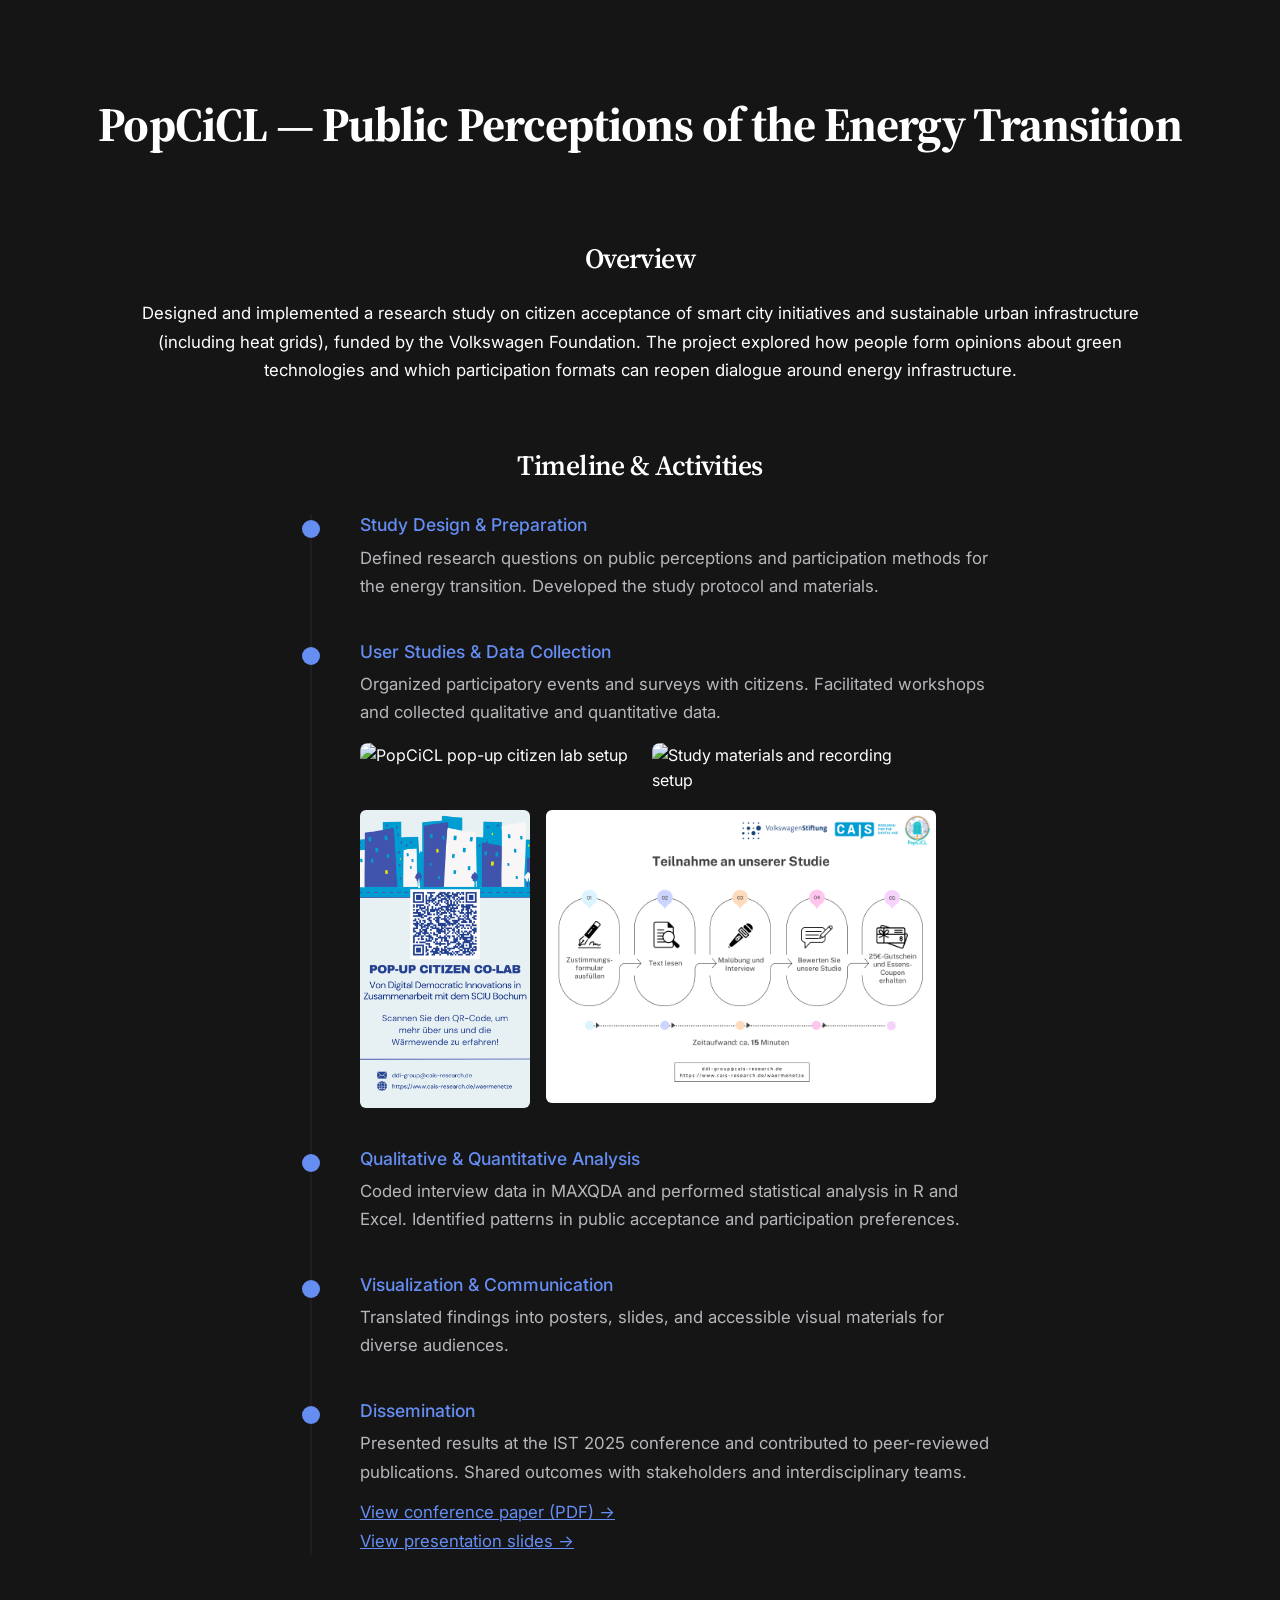
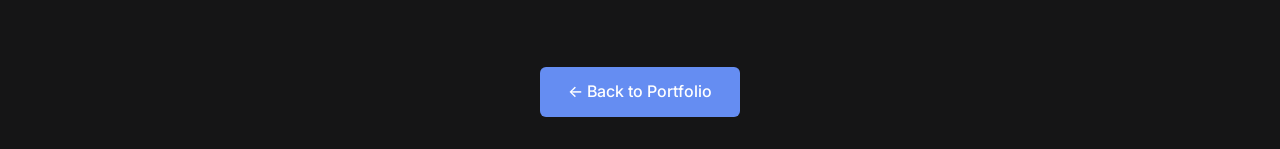
==== cais-project.html @ ed5b72a7 "updating" ====
<!DOCTYPE html>
<html lang="en">
<head>
    <meta charset="UTF-8">
    <meta name="viewport" content="width=device-width, initial-scale=1.0">
    <title>PopCiCL — Public Perceptions of the Energy Transition | Karen Hoffmann</title>
    <link rel="stylesheet" href="https://maxst.icons8.com/vue-static/landings/line-awesome/line-awesome/1.3.0/css/line-awesome.min.css">
    <link href="https://cdn.jsdelivr.net/npm/bootstrap@5.2.0-beta1/dist/css/bootstrap.min.css" rel="stylesheet">
    <link rel="stylesheet" href="assets/css/main.css">
    <style>
        body { background: #151516; color: #fff; }
        .project-hero { padding: 6rem 0 3rem; text-align: center; }
        .project-hero h1 { font-size: clamp(2rem, 5vw, 3rem); margin-bottom: 0.5rem; }
        .project-hero .meta { color: #B6B7BA; margin-bottom: 2rem; }
        .section { padding: 2rem 0; max-width: 800px; margin: 0 auto; }
        .section h2 { text-align: center; margin-bottom: 1.5rem; }
        .timeline { position: relative; max-width: 700px; margin: 2rem auto 3rem; }
        .timeline::before { content: ""; position: absolute; left: 20px; top: 0; bottom: 0; width: 2px; background: #1E1E20; z-index: 0; }
        .timeline-item { position: relative; padding-left: 70px; margin-bottom: 2.5rem; z-index: 1; }
        .timeline-item::before { content: ""; position: absolute; left: 12px; top: 6px; width: 18px; height: 18px; background: #658DF2; border-radius: 50%; }
        .timeline-item h3 { margin-bottom: 0.5rem; color: #658DF2; }
        .timeline-item p { color: #B6B7BA; max-width: none; margin-bottom: 0; }
        .gallery { display: flex; flex-wrap: wrap; justify-content: center; gap: 1.5rem; margin: 2rem 0; }
        .gallery img { width: 280px; height: 200px; object-fit: cover; border-radius: 8px; }
        .section.text-center { text-align: center; }
        .section.text-center p { margin-left: auto; margin-right: auto; }
        .section.overview {
            max-width: 1500px !important;
            width: 100%;
            }
    </style>
</head>
<body>
    <div class="container">
        <div class="project-hero">
            <h1>PopCiCL — Public Perceptions of the Energy Transition</h1>
        </div>

        <div class="section text-center overview">
            <h2>Overview</h2>
            <p style="max-width: 1000px; margin: 0 auto;">
    Designed and implemented a research study on citizen acceptance of smart city initiatives and sustainable urban infrastructure (including heat grids), funded by the Volkswagen Foundation. The project explored how people form opinions about green technologies and which participation formats can reopen dialogue around energy infrastructure.
</p>
   </div>

        <div class="section text-center">
            <h2>Timeline & Activities</h2>
            <div class="timeline" style="text-align: left;">
                <div class="timeline-item">
                    <h3>Study Design & Preparation</h3>
                    <p>Defined research questions on public perceptions and participation methods for the energy transition. Developed the study protocol and materials.</p>
                </div>
                <div class="timeline-item">
                    <h3>User Studies & Data Collection</h3>
                    <p>Organized participatory events and surveys with citizens. Facilitated workshops and collected qualitative and quantitative data.</p>
                    <div style="display:flex; gap:12px; flex-wrap:nowrap; margin-top:1rem;">
                        <img src="assets/images/works/cais-van.jpg" alt="PopCiCL pop-up citizen lab setup" style="width:280px; height:auto; border-radius:8px; flex-shrink:0;">
                        <img src="assets/images/works/table.jpg" alt="Study materials and recording setup" style="width:280px; height:auto; border-radius:8px; flex-shrink:0;">
                    </div>
                    <div style="display:flex; gap:1rem; flex-wrap:wrap; justify-content:flex-start; margin-top:1rem; align-items:flex-start;">
                        <img src="assets/images/works/card.png" alt="PopCiCL info card" style="width:170px; height:auto; border-radius:6px;">
                        <img src="assets/images/works/workflow.png" alt="Study participation workflow" style="width:390px; height:auto; border-radius:6px;">
                    </div>
                </div>
                <div class="timeline-item">
                    <h3>Qualitative & Quantitative Analysis</h3>
                    <p>Coded interview data in MAXQDA and performed statistical analysis in R and Excel. Identified patterns in public acceptance and participation preferences.</p>
                </div>
                <div class="timeline-item">
                    <h3>Visualization & Communication</h3>
                    <p>Translated findings into posters, slides, and accessible visual materials for diverse audiences.</p>

                </div>
                <div class="timeline-item">
                    <h3>Dissemination</h3>
                    <p>Presented results at the IST 2025 conference and contributed to peer-reviewed publications. Shared outcomes with stakeholders and interdisciplinary teams.</p>
                    <p style="margin-top:0.75rem;">
                        <a href="https://drive.google.com/file/d/1XWVXzsA1Bxu6w6Y0zgLJfqfFvOuKeKpN/view?usp=share_link" target="_blank" style="color:#658DF2;">View conference paper (PDF) →</a><br>
                        <a href="https://docs.google.com/presentation/d/1YYmQL1NAjVzNtkTVc1jXXqvcZwOLng-o/edit?usp=share_link" target="_blank" style="color:#658DF2;">View presentation slides →</a>
                    </p>
                </div>
            </div>
        </div>
        <div class="section text-center">
            <a href="index.html#my_work" class="btn-custom-blue">← Back to Portfolio</a>
        </div>
    </div>
</body>
</html>
---- assets/css/main.css ----
@import url("https://fonts.googleapis.com/css2?family=Playfair+Display:ital,wght@0,400;0,700&family=Inter:wght@300;400;500;600;700&family=Source+Serif+4:opsz,wght@8..60,400;8..60,600;8..60,700&display=swap");

/* ==========================================================================
   Reset & Base
   ========================================================================== */
*,
*::before,
*::after {
  margin: 0;
  padding: 0;
  box-sizing: border-box;
}

ul {
  list-style: none;
}

body {
  background: #151516;
  font-family: "Inter", system-ui, -apple-system, sans-serif;
  line-height: 1.6;
  color: #fff;
}

h1, h2, h4, h5, h6 {
  font-family: "Source Serif 4", "Playfair Display", Georgia, serif;
  letter-spacing: -0.02em;
  line-height: 1.2;
}

h1 {
  font-size: clamp(2.5rem, 5vw, 3.5rem);
  font-weight: 700;
}

h2 {
  font-size: 1.75rem;
  font-weight: 600;
  margin-bottom: 1rem;
}

h3 {
  font-family: "Inter", sans-serif;
  font-size: 1.1rem;
  font-weight: 500;
}

p {
  font-size: 1.05rem;
  line-height: 1.7;
  margin-bottom: 1rem;
  max-width: 65ch;
}

/* ==========================================================================
   Layout
   ========================================================================== */
main {
  margin-left: 80px;
  min-height: 100vh;
}

main > section {
  display: none;
  padding: 5rem 2rem 4rem;
}

main > section.active {
  display: block;
}

main > section:not(#home) {
  padding-top: 4rem;
}

/* ==========================================================================
   Sidebar
   ========================================================================== */
#sidebar {
  position: fixed;
  left: 0;
  top: 0;
  height: 100vh;
  width: 80px;
  background: #111;
  z-index: 100;
  display: flex;
  flex-direction: column;
  align-items: center;
  padding-top: 2rem;
}

#sidebar.blur {
  filter: blur(2px);
}

#sidebar .toggle-sidebar {
  position: absolute;
  font-size: 30px;
  width: 45px;
  height: 45px;
  background: black;
  display: none;
  justify-content: center;
  align-items: center;
  right: -45px;
}

#sidebar .logo {
  height: 20%;
  padding-top: 1rem;
  text-align: center;
}

#sidebar nav {
  height: 60%;
  display: flex;
  align-items: center;
  justify-content: center;
}

#sidebar nav ul li {
  position: relative;
  margin-bottom: 2rem;
}

#sidebar nav ul li a {
  position: relative;
  display: flex;
  align-items: center;
  justify-content: center;
  text-decoration: none;
}

#sidebar nav ul li a:hover i {
  color: #fff;
}

#sidebar nav ul li a:hover + span {
  opacity: 1;
  left: 30px;
}

#sidebar nav ul li a:before {
  content: "";
  position: absolute;
  width: 46px;
  height: 46px;
  border-radius: 50%;
  background: #658DF2;
  opacity: 0;
  top: 50%;
  left: 50%;
  transform: translate(-50%, -50%) scale(0);
  transition: all 0.3s;
}

#sidebar nav ul li a.active:before {
  opacity: 0.15;
  transform: translate(-50%, -50%) scale(1);
}

#sidebar nav ul li a.active i {
  color: #658DF2;
}

#sidebar nav ul li a span {
  display: none;
}

#sidebar nav ul li a i {
  font-size: 18px;
  color: #B6B7BA;
  transition: all 0.3s;
}

#sidebar nav ul li > span {
  position: absolute;
  white-space: nowrap;
  top: -8px;
  left: 20px;
  padding: 7px 13px;
  background: rgba(30, 30, 32, 0.75);
  border-radius: 6px;
  opacity: 0;
  transition: all 0.3s;
}

#sidebar .toggle-mode {
  height: 20%;
  display: flex;
  align-items: flex-end;
  padding-bottom: 2rem;
}

#sidebar .toggle-mode .outer {
  width: 24px;
  height: 35px;
  background: #1E1E20;
  border-radius: 24px;
}

#sidebar .toggle-mode .outer .inner {
  position: relative;
  width: 14px;
  height: 14px;
  background: #658DF2;
  border-radius: 50%;
  margin: 16px auto 0;
}

#sidebar .toggle-mode .outer .inner:before {
  position: absolute;
  content: "";
  width: 14px;
  height: 14px;
  background: #1E1E20;
  top: -4px;
  left: 3px;
  border-radius: 50%;
}

/* ==========================================================================
   Buttons
   ========================================================================== */
.btn-custom-blue,
.btn-custom-dark {
  padding: 0.75rem 1.75rem;
  font-weight: 500;
  border-radius: 6px;
  display: inline-block;
  text-decoration: none;
  transition: opacity 0.2s ease, transform 0.2s ease;
}

.btn-custom-blue {
  background: #658DF2;
  color: #fff;
  border: none;
}

.btn-custom-dark {
  background: #2a2a2c;
  color: #fff;
  border: 1px solid #444;
  margin-left: 0.75rem;
}

.btn-custom-blue:hover,
.btn-custom-dark:hover {
  opacity: 0.9;
  transform: translateY(-1px);
}

/* ==========================================================================
   Home
   ========================================================================== */
#home {
  background-image: url("../images/bg-shape.png");
  background-repeat: no-repeat;
  background-position: 40vw -24px;
}

#home .info {
  padding-top: 12rem;
}

#home .info img.person-circle {
  margin-bottom: 1.5rem;
}

#home .info h1 {
  margin-bottom: 1.5rem;
}

#home .info h1 span {
  color: #B6B7BA;
}

#home .info .field {
  display: flex;
  align-items: center;
  margin-bottom: 1rem;
}

#home .info .field h2 {
  color: #B6B7BA;
  margin: 0;
}

#home .info .field span {
  font-size: 1.3rem;
  margin-left: 0.15rem;
}

#home .info p {
  font-size: 1.125rem;
  line-height: 1.65;
  margin: 1.25rem 0 2rem;
  max-width: 430px;
}

#home .info .socials {
  margin-top: 8rem;
}

#home .info .socials ul {
  display: flex;
  flex-wrap: wrap;
  gap: 0.5rem;
}

#home .info .socials ul li a {
  display: flex;
  align-items: center;
  text-decoration: none;
  padding: 0.55rem 0.7rem;
  transition: all 0.3s;
}

#home .info .socials ul li a:hover {
  background: #1E1E20;
  border-radius: 6px;
}

#home .info .socials ul li a:hover span,
#home .info .socials ul li a:hover i {
  color: #fff;
}

#home .info .socials ul li a i {
  font-size: 18px;
  margin-right: 0.5rem;
  color: #B6B7BA;
  transition: all 0.3s;
}

#home .info .socials ul li a span {
  color: #808185;
  transition: all 0.3s;
}

#home .image {
  height: 100vh;
  display: flex;
  align-items: center;
  justify-content: flex-end;
}

#home .image img {
  border-radius: 8px;
  max-width: 100%;
  transition: all 0.3s;
}

#home .image img:hover {
  filter: saturate(200%) sepia(1);
}

/* Meteor shower */
#home .meteor-shower {
  position: absolute;
  width: 100%;
  height: 100vh;
  right: 0;
  top: 0;
  overflow: hidden;
  z-index: -1;
}

#home .meteor-shower .meteor {
  position: absolute;
  background-image: url("../images/meteor.png");
  width: 60px;
  height: 49px;
  opacity: 0;
  animation: meteor linear infinite;
}

@keyframes meteor {
  0% {
    transform: translate(300px, -300px);
    opacity: 1;
  }
  15% {
    transform: translate(-300px, 300px);
    opacity: 0;
  }
}

/* Individual meteor positions/delays (kept from original) */
#home .meteor-shower .meteor:nth-child(1) { top: 27vh; left: 40vw; animation-duration: 7551ms; animation-delay: 683ms; }
#home .meteor-shower .meteor:nth-child(2) { top: 1vh; left: 64vw; animation-duration: 3020ms; animation-delay: 3069ms; }
#home .meteor-shower .meteor:nth-child(3) { top: 74vh; left: 20vw; animation-duration: 7850ms; animation-delay: 2280ms; }
#home .meteor-shower .meteor:nth-child(4) { top: 3vh; left: 61vw; animation-duration: 6930ms; animation-delay: 726ms; }
#home .meteor-shower .meteor:nth-child(5) { top: 10vh; left: 80vw; animation-duration: 6809ms; animation-delay: 3119ms; }
#home .meteor-shower .meteor:nth-child(6) { top: 54vh; left: 33vw; animation-duration: 6200ms; animation-delay: 4360ms; }
#home .meteor-shower .meteor:nth-child(7) { top: 76vh; left: 34vw; animation-duration: 5883ms; animation-delay: 666ms; }
#home .meteor-shower .meteor:nth-child(8) { top: 24vh; left: 13vw; animation-duration: 3724ms; animation-delay: 1751ms; }
#home .meteor-shower .meteor:nth-child(9) { top: 45vh; left: 7vw; animation-duration: 3106ms; animation-delay: 4761ms; }
#home .meteor-shower .meteor:nth-child(10) { top: 30vh; left: 65vw; animation-duration: 6088ms; animation-delay: 1135ms; }
#home .meteor-shower .meteor:nth-child(11) { top: 58vh; left: 36vw; animation-duration: 4381ms; animation-delay: 427ms; }
#home .meteor-shower .meteor:nth-child(12) { top: 3vh; left: 21vw; animation-duration: 5420ms; animation-delay: 3091ms; }
#home .meteor-shower .meteor:nth-child(13) { top: 17vh; left: 51vw; animation-duration: 4450ms; animation-delay: 968ms; }
#home .meteor-shower .meteor:nth-child(14) { top: 15vh; left: 17vw; animation-duration: 6511ms; animation-delay: 4923ms; }
#home .meteor-shower .meteor:nth-child(15) { top: 46vh; left: 44vw; animation-duration: 5937ms; animation-delay: 3985ms; }

/* ==========================================================================
   About Me
   ========================================================================== */
#about_me .container {
  max-width: 1100px;
  margin: 0 auto;
}

/* Consistent font in About Me */
#about_me p,
#about_me .lead,
#about_me .info p {
  font-family: "Inter", system-ui, -apple-system, sans-serif !important;
  font-size: 1.05rem;
  line-height: 1.7;
  font-weight: 400;
}

#about_me p {
  max-width: none;
}

#about_me .hero .image img {
  border-radius: 8px;
  max-width: 80%;
  transition: all 0.3s;
}

#about_me .hero .info header {
  margin-bottom: 2.5rem;
  margin-top: 0.6rem;
}

#about_me .hero .info h2 {
  color: #B6B7BA;
  margin-bottom: 1rem;
}

#about_me .hero .info p {
  max-width: 560px;
  color: #B6B7BA;
}

#about_me .hero .info .items {
  margin-top: 1.8rem;
  margin-bottom: 3rem;
}

#about_me .hero .info .items .item {
  display: flex;
  margin-bottom: 1rem;
}

#about_me .hero .info .items .item .value {
  color: #B6B7BA;
  margin-left: 0.25rem;
}

#about_me .hero .info .buttons {
  display: inline-flex;
  flex-wrap: wrap;
  gap: 1.5rem;
}

/* Rate / skill dots */
#about_me .rate {
  display: flex;
  margin-top: 0.25rem;
}

#about_me .rate span {
  position: relative;
  display: flex;
  width: 15px;
  height: 15px;
}

#about_me .rate span:not(:last-child) {
  margin-right: 12px;
}

#about_me .rate span:before,
#about_me .rate span:after {
  position: absolute;
  content: "";
  width: 15px;
  height: 15px;
  border-radius: 4px;
  background: #1E1E20;
}

#about_me .rate span:before { transform: rotate(40deg); }
#about_me .rate span:after { transform: rotate(50deg); }

#about_me .rate span.fill:before,
#about_me .rate span.fill:after {
  background: #658DF2;
}

/* Languages & Key Skills */
#about_me .languages-skills {
  margin-top: 3.5rem;
  gap: 3rem;
}

#about_me .languages,
#about_me .key-skills {
  margin-bottom: 2rem;
}

#about_me .languages .item,
#about_me .key-skills .item {
  display: flex;
  flex-direction: column;
  align-items: flex-start;
  padding: 0.5rem 0;
}

#about_me .languages .info,
#about_me .key-skills h3 {
  margin-bottom: 0.35rem;
}

/* Web / Technical Skills */
.web-skills {
  margin-top: 3.5rem;
  text-align: center;
}

.web-skills .items {
  display: flex;
  flex-wrap: wrap;
  justify-content: center;
  gap: 1.25rem 1.75rem;
  max-width: 950px;
  margin: 0 auto;
}

.web-skills .item {
  flex: 0 0 90px;
  width: 90px;
  max-width: 90px;
  text-align: center;
  padding: 0.5rem;
}

.web-skills .item img {
  width: 64px;
  height: 64px;
  max-width: 64px;
  max-height: 64px;
  object-fit: contain;
  display: block;
  margin: 0 auto 0.5rem;
}

/* Certificates */
#about_me .certificates {
  margin-top: 7.5rem;
  margin-bottom: 12rem;
}

#about_me .certificates .items .item img {
  width: 100%;
  transition: all 0.3s;
}

#about_me .certificates .items .item img:hover {
  transform: scale(1.1);
}

/* ==========================================================================
   Resume
   ========================================================================== */
#my_resume {
  padding-bottom: 7rem;
  background-image: url("../images/bg-shape.png");
  background-repeat: no-repeat;
  background-position: 40vw 374px;
}

#my_resume header.has-bg {
  margin-bottom: 4rem;
}

#my_resume .items .item {
  display: flex;
}

#my_resume .items .item:not(:last-child) {
  margin-bottom: 2.6rem;
}

#my_resume .items .item.last .icon i,
#my_resume .items .item.last .box .title {
  color: #658DF2;
}

#my_resume .items .item:hover .icon,
#my_resume .items .item:hover .icon:before {
  background: rgba(11, 44, 128, 0.4);
}

#my_resume .items .item:hover .box {
  background: transparent;
}

#my_resume .items .item:hover .box:before {
  border-right-color: rgba(11, 44, 128, 0.4);
}

#my_resume .items .item:hover .box:after {
  width: 100%;
}

#my_resume .items .item .icon {
  position: relative;
  display: flex;
  justify-content: center;
  align-items: center;
  background: rgba(255, 255, 255, 0.05);
  width: 46px;
  height: 46px;
  border-radius: 50%;
  font-size: 18px;
  margin-right: 46px;
  margin-top: 23px;
  transition: all 0.3s;
}

#my_resume .items .item .icon:before {
  content: "";
  position: absolute;
  width: 1px;
  height: 126px;
  background: #1E1E20;
  top: 82px;
  transition: all 0.3s;
}

#my_resume .items .item .box {
  position: relative;
  padding: 2rem;
  background: rgba(30, 30, 32, 0.75);
  border-radius: 8px;
  text-align: left;
  z-index: 1;
  flex-grow: 1;
  transition: all 0.3s;
}

#my_resume .items .item .box:before {
  content: "";
  position: absolute;
  border-right: 9px solid rgba(30, 30, 32, 0.75);
  border-top: 9px solid transparent;
  border-bottom: 9px solid transparent;
  left: -9px;
  top: 36px;
}

#my_resume .items .item .box:after {
  content: "";
  position: absolute;
  width: 0;
  height: 100%;
  left: 0;
  top: 0;
  border-radius: 8px;
  background: rgba(11, 44, 128, 0.4);
  z-index: -1;
  transition: all 0.3s;
}

#my_resume .items .item .box .year {
  display: inline-block;
  font-size: 1.1rem;
  font-weight: 400;
  margin-bottom: 1rem;
}

#my_resume .items .item .box .title {
  margin-bottom: 1rem;
}

#my_resume .items .item .box p {
  font-size: 1.1rem;
  font-weight: 400;
  color: #B6B7BA;
  max-width: 600px;
}

#my_resume .education { padding-right: 2rem; }
#my_resume .experience { padding-left: 2rem; }

/* ==========================================================================
   Work
   ========================================================================== */
#my_work.blur {
  filter: blur(2px);
}

#my_work .filters {
  text-align: center;
  margin: 5rem 0 3.5rem;
}

#my_work .filters button {
  background: transparent;
  color: #808185;
  border: none;
  padding: 0.5rem 1rem;
  margin: 0 0.5rem 1rem;
  cursor: pointer;
}

#my_work .filters button.active {
  color: #fff;
  background: #1E1E20;
  border-radius: 8px;
}

#my_work .work-items .item {
  margin-bottom: 1.5rem;
}

#my_work .work-items .item .wrap {
  position: relative;
  overflow: hidden;
}

#my_work .work-items .item .wrap:hover:before {
  transform: rotate(0deg);
}

#my_work .work-items .item .wrap:hover:after {
  transform: translate(-50%, -50%) rotate(0deg);
}

#my_work .work-items .item .wrap:before {
  content: "";
  position: absolute;
  width: 100%;
  height: 100%;
  background: rgba(101, 141, 242, 0.6);
  border-radius: 8px;
  z-index: 1;
  cursor: pointer;
  transform: rotate(-100deg);
  transform-origin: top left;
  transition: all 0.3s;
}

#my_work .work-items .item .wrap:after {
  content: "View";
  position: absolute;
  width: 96%;
  height: 95%;
  background: rgba(21, 21, 22, 0.8);
  border-radius: 8px;
  transform-origin: bottom left;
  top: 50%;
  left: 50%;
  transform: translate(-50%, -50%) rotate(100deg);
  display: flex;
  justify-content: center;
  align-items: center;
  font-size: 1.5rem;
  letter-spacing: 3px;
  z-index: 2;
  cursor: pointer;
  transition: all 0.3s;
}

#my_work .work-items .item .wrap img {
  width: 100%;
  opacity: 0.5;
  border-radius: 8px;
  cursor: pointer;
}

/* Modal */
.modal#workModal .modal-dialog {
  max-width: 863px;
}

.modal#workModal .modal-dialog .modal-content {
  background: #1E1E20;
  padding: 2rem;
}

.modal#workModal .modal-dialog .modal-content .modal-body {
  padding: 0;
  position: static;
}

.modal#workModal .modal-dialog .modal-content .modal-body .modal-close-button {
  position: absolute;
  right: -23px;
  top: -23px;
  background: #151516;
  font-size: 22px;
  width: 46px;
  height: 46px;
  border-radius: 50%;
  border: none;
  transition: all 0.3s;
  cursor: pointer;
}

.modal#workModal .modal-dialog .modal-content .modal-body .modal-close-button:hover {
  background: #0b2c80;
}

.modal#workModal .modal-dialog .modal-content .modal-body img {
  width: 100%;
  height: 532px;
  object-fit: cover;
  border-radius: 8px;
}

.modal#workModal .modal-dialog .modal-content .modal-body .left {
  padding-right: 2rem;
}

.modal#workModal .modal-dialog .modal-content .modal-body .left h2 {
  margin: 2rem 0 1rem;
}

.modal#workModal .modal-dialog .modal-content .modal-body .left p {
  color: #B6B7BA;
}

.modal#workModal .modal-dialog .modal-content .modal-body .right {
  padding-left: 2rem;
  padding-top: 5rem;
}

.modal#workModal .modal-dialog .modal-content .modal-body .right i {
  font-size: 18px;
  margin-right: 0.15rem;
}

.modal#workModal .modal-dialog .modal-content .modal-body .right .value {
  color: #B6B7BA;
}

.modal#workModal .modal-dialog .modal-content .modal-body .right .project-link {
  margin-top: 2rem;
}

.modal#workModal .modal-dialog .modal-content .modal-body .right .project-link a,
.modal#workModal .modal-dialog .modal-content .modal-body .right .project-link i {
  color: #658DF2;
  text-decoration: none;
}

.modal#workModal .modal-dialog .modal-content .modal-body .right .project-link a:hover {
  text-decoration: underline;
}

/* ==========================================================================
   Testimonials
   ========================================================================== */
#testimonial {
  background-image: url("../images/bg-shape.png");
  background-repeat: no-repeat;
  background-position: 60vw 374px;
  min-height: 100vh;
}

#testimonial .main-section .images {
  display: flex;
  flex-wrap: wrap;
  justify-content: center;
  align-items: center;
  margin: 10rem 0 0.4rem;
  gap: 1rem;
}

#testimonial .main-section .images img {
  width: 68px;
  height: 68px;
  opacity: 0.5;
  border-radius: 50%;
  cursor: pointer;
  margin-bottom: 1rem;
  transition: opacity 0.3s, filter 0.3s;
}

#testimonial .main-section .images img:hover {
  opacity: 1;
  filter: saturate(150%) sepia(0.5);
}

#testimonial .main-section .images img.active {
  width: 90px;
  height: 90px;
  opacity: 1;
}

#testimonial .main-section .comments {
  text-align: center;
}

#testimonial .main-section .comments .item {
  display: none;
}

#testimonial .main-section .comments .item.active {
  display: inline-block;
}

#testimonial .main-section .comments .item.active .box {
  position: relative;
  background: rgba(30, 30, 32, 0.75);
  padding: 2rem;
  border-radius: 8px;
}

#testimonial .main-section .comments .item.active .box:before {
  content: "";
  position: absolute;
  border-bottom: 9px solid rgba(30, 30, 32, 0.75);
  border-left: 9px solid transparent;
  border-right: 9px solid transparent;
  top: -9px;
  left: 50%;
  transform: translateX(-50%);
}

#testimonial .main-section .comments .item.active .box p {
  font-family: "Playfair Display", serif;
  font-size: 1.5rem;
  font-weight: 700;
  line-height: 1.75;
  max-width: 710px;
  animation: scaleUp 1s;
}

#testimonial .main-section .comments .item.active .box p span {
  font-size: 5.4rem;
  color: #658DF2;
  line-height: 0;
  vertical-align: -2rem;
}

#testimonial .main-section .comments .item.active .writer {
  margin: 2rem 0 1rem;
  animation: scaleUp 1s;
}

#testimonial .main-section .comments .item.active .writer span.field {
  color: #808185;
}

@keyframes scaleUp {
  0% { transform: scale(0) rotate(20deg); }
  100% { transform: scale(1) rotate(0deg); }
}

/* ==========================================================================
   Contact
   ========================================================================== */
#contact_me {
  background-image: url("../images/bg-shape.png");
  background-repeat: no-repeat;
  background-position: 53vw 574px;
  min-height: 100vh;
}

#contact_me .container {
  margin-top: 7.5rem;
}

#contact_me .container .form {
  padding-right: 4rem;
}

#contact_me .container .form .form-item {
  position: relative;
  margin-bottom: 2rem;
}

#contact_me .container .form .form-item.focus label {
  top: -3px;
  font-size: 0.75rem;
}

#contact_me .container .form .form-item.focus:after {
  width: 100%;
}

#contact_me .container .form .form-item:before {
  content: "";
  position: absolute;
  height: 2px;
  width: 100%;
  background: #808185;
  bottom: 0;
  left: 0;
}

#contact_me .container .form .form-item:after {
  content: "";
  position: absolute;
  height: 2px;
  width: 0;
  background: #fff;
  bottom: 0;
  left: 0;
  transition: all 0.3s;
}

#contact_me .container .form .form-item label {
  position: absolute;
  top: 17px;
  color: #808185;
  transition: all 0.3s;
}

#contact_me .container .form .form-item input,
#contact_me .container .form .form-item textarea {
  width: 100%;
  background: transparent;
  outline: none;
  border: none;
  padding: 1rem 0;
  color: #fff;
}

#contact_me .container .form .form-item textarea {
  resize: none;
  min-height: 171px;
}

#contact_me .container .info {
  padding-left: 4rem;
}

#contact_me .container .info .item {
  display: flex;
  align-items: center;
  margin-bottom: 2rem;
}

#contact_me .container .info .item:hover i {
  background: #658DF2;
}

#contact_me .container .info .item i {
  display: flex;
  justify-content: center;
  align-items: center;
  flex-shrink: 0;
  width: 46px;
  height: 46px;
  background: rgba(255, 255, 255, 0.05);
  border-radius: 50%;
  font-size: 18px;
  margin-right: 1rem;
  transition: all 0.3s;
}

#contact_me .container .info .item .text .title {
  color: #B6B7BA;
}

#contact_me .container .info .item .text a {
  display: block;
  color: #fff;
  text-decoration: none;
}

/* ==========================================================================
   Section Headers
   ========================================================================== */
main > section header.has-bg {
  position: relative;
  display: inline-flex;
}

main > section header.has-bg img {
  position: absolute;
  top: 15px;
  left: -72px;
}

main > section header.custom {
  position: relative;
  text-align: center;
  margin-bottom: 2.6rem;
}

main > section header.custom:before {
  content: "";
  position: absolute;
  width: 100%;
  height: 2px;
  background: #1E1E20;
  left: 0;
  top: 50%;
  transform: translateY(-50%);
  z-index: -1;
}

main > section header.custom h2 {
  display: inline-block;
  padding: 0 1.5rem;
  background: #151516;
}

/* ==========================================================================
   Responsive
   ========================================================================== */
@media (min-width: 1400px) {
  .container {
    max-width: 1200px;
  }
}

@media (max-width: 1199px) {
  #about_me .languages-skills .languages-key-skills {
    padding-right: 0.75rem;
  }
  #my_resume .experience {
    margin-top: 6rem;
  }
  #contact_me .container .form {
    padding-right: 0.75rem;
  }
  #contact_me .container .info {
    padding-left: 0.75rem;
  }
}

@media (max-width: 991px) {
  main {
    margin-left: 0;
  }

  #sidebar {
    width: 100%;
    height: auto;
    position: relative;
    flex-direction: row;
    justify-content: center;
    padding: 1rem 0;
  }

  #home .image {
    justify-content: flex-start;
    height: unset;
    margin: 2.5rem 0;
  }

  .modal#workModal .modal-dialog .modal-content .modal-body .modal-close-button {
    right: 10px;
    top: 10px;
  }

  #contact_me .container .info {
    margin-top: 5rem;
  }

  #about_me .languages .item,
  #about_me .key-skills .item {
    flex-direction: column;
    align-items: flex-start;
    gap: 0.5rem;
  }
}

@media (max-width: 767px) {
  #sidebar {
    background: black;
    padding-right: 60px;
    transform: translateX(-100%);
    transition: all 0.3s;
    position: fixed;
    width: auto;
    height: 100vh;
    flex-direction: column;
  }

  #sidebar.open {
    transform: translateX(0);
  }

  #sidebar .toggle-sidebar {
    display: flex;
  }

  #sidebar .logo {
    text-align: left;
  }

  #sidebar nav ul li a span {
    display: block;
    padding-left: 0.5rem;
  }

  #sidebar nav ul li > span {
    display: none;
  }

  h1 { font-size: 2.25rem; }
  h2 { font-size: 1.25rem; }

  main > section header.has-bg img {
    left: -13px;
    top: -4px;
  }

  #home {
    background-image: unset;
  }

  #home .info {
    padding-top: 5rem;
  }

  #home .info .socials {
    margin-top: 4rem;
  }

  #home .info .socials ul {
    justify-content: space-between;
  }

  #about_me .hero .info .buttons {
    flex-direction: column;
  }

  #about_me .hero .info .buttons a {
    width: 100%;
    text-align: center;
  }

  #my_resume .items .item {
    position: relative;
  }

  #my_resume .items .item .icon {
    position: absolute;
    top: 50%;
    transform: translateY(-50%);
    left: -23px;
    z-index: 2;
    margin-top: 0;
    background: rgba(30, 30, 32, 0.75);
  }

  #my_resume .items .item .icon:before,
  #my_resume .items .item .box:before {
    display: none;
  }

  #my_resume .education,
  #my_resume .experience {
    padding: 0 0.75rem;
  }

  .modal#workModal .modal-dialog .modal-content .modal-body img {
    height: unset;
  }

  .modal#workModal .modal-dialog .modal-content .modal-body .left,
  .modal#workModal .modal-dialog .modal-content .modal-body .right {
    padding: 0;
  }

  .modal#workModal .modal-dialog .modal-content .modal-body .right {
    padding-top: 2rem;
  }

  #contact_me .container .info .item {
    flex-direction: column;
    text-align: center;
  }

  #contact_me .container .info .item i {
    margin-right: 0;
    margin-bottom: 0.5rem;
  }

  #contact_me .container .info .item br {
    display: none;
  }
}
/* Safe section switching */
main > section {
  display: none;
}
main > section.active {
  display: block;
}

/* ===== Scroll-based section navigation ===== */
/* Show all sections stacked so scrolling works */
main > section {
  display: block !important;
  min-height: 100vh;
  padding: 5rem 2rem 4rem;
  scroll-margin-top: 0;
}

/* Optional smooth scroll */
html {
  scroll-behavior: smooth;
}
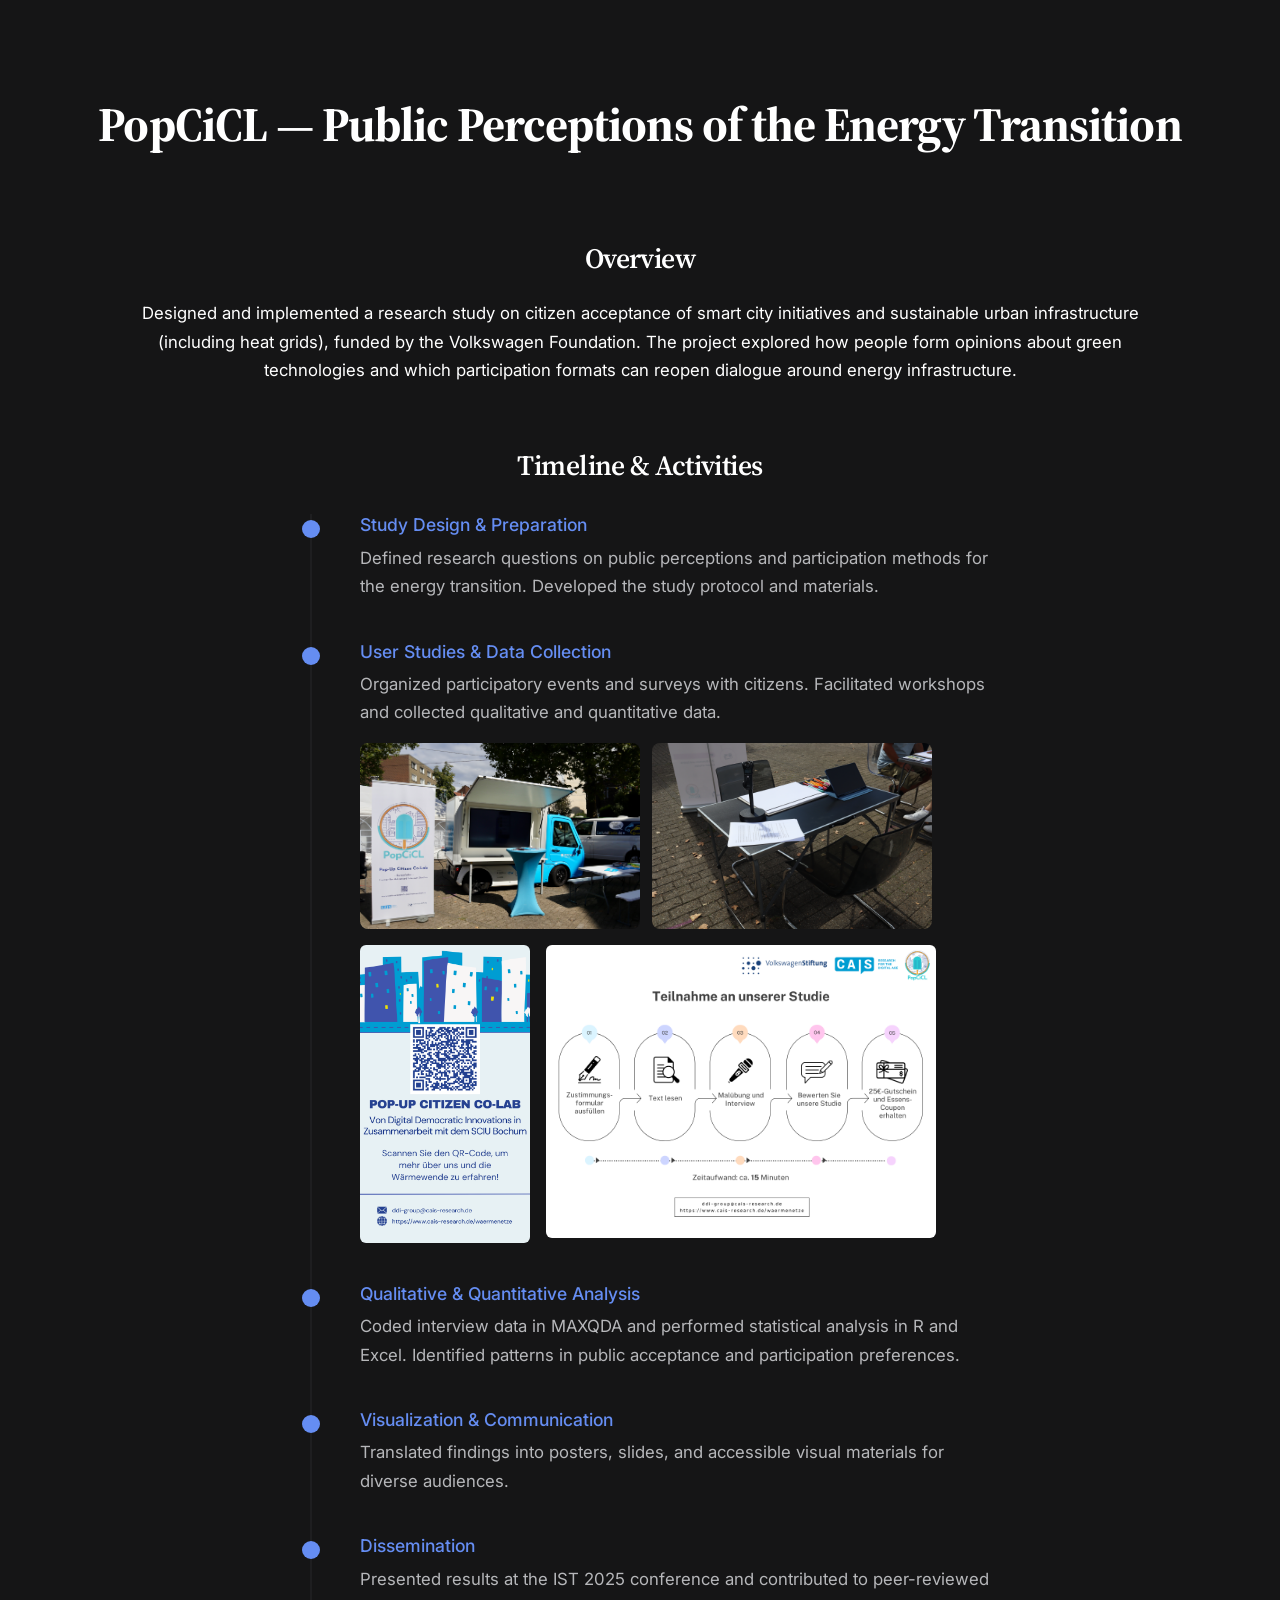
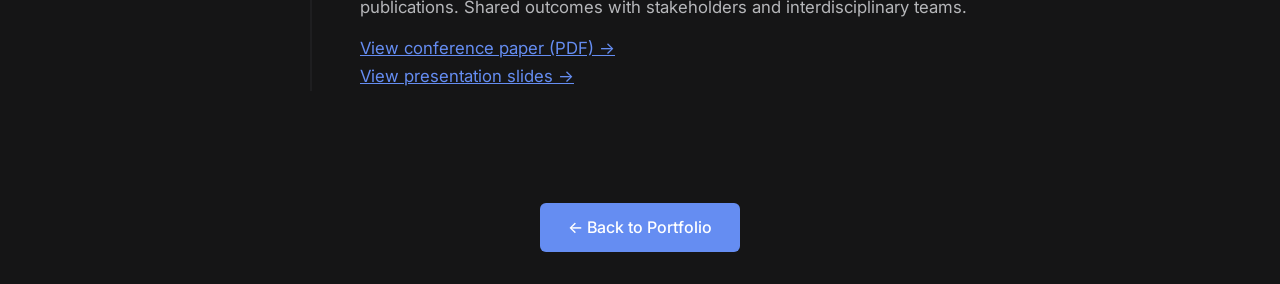
==== commit 65bd516b: "typos" ====
--- a/cais-project.html
+++ b/cais-project.html
@@ -54,8 +54,8 @@
                     <h3>User Studies & Data Collection</h3>
                     <p>Organized participatory events and surveys with citizens. Facilitated workshops and collected qualitative and quantitative data.</p>
                     <div style="display:flex; gap:12px; flex-wrap:nowrap; margin-top:1rem;">
-                        <img src="assets/images/works/cais-van.jpg" alt="PopCiCL pop-up citizen lab setup" style="width:280px; height:auto; border-radius:8px; flex-shrink:0;">
-                        <img src="assets/images/works/table.jpg" alt="Study materials and recording setup" style="width:280px; height:auto; border-radius:8px; flex-shrink:0;">
+                        <img src="assets/images/works/cais-van.png" alt="PopCiCL pop-up citizen lab setup" style="width:280px; height:auto; border-radius:8px; flex-shrink:0;">
+                        <img src="assets/images/works/table.png" alt="Study materials and recording setup" style="width:280px; height:auto; border-radius:8px; flex-shrink:0;">
                     </div>
                     <div style="display:flex; gap:1rem; flex-wrap:wrap; justify-content:flex-start; margin-top:1rem; align-items:flex-start;">
                         <img src="assets/images/works/card.png" alt="PopCiCL info card" style="width:170px; height:auto; border-radius:6px;">
